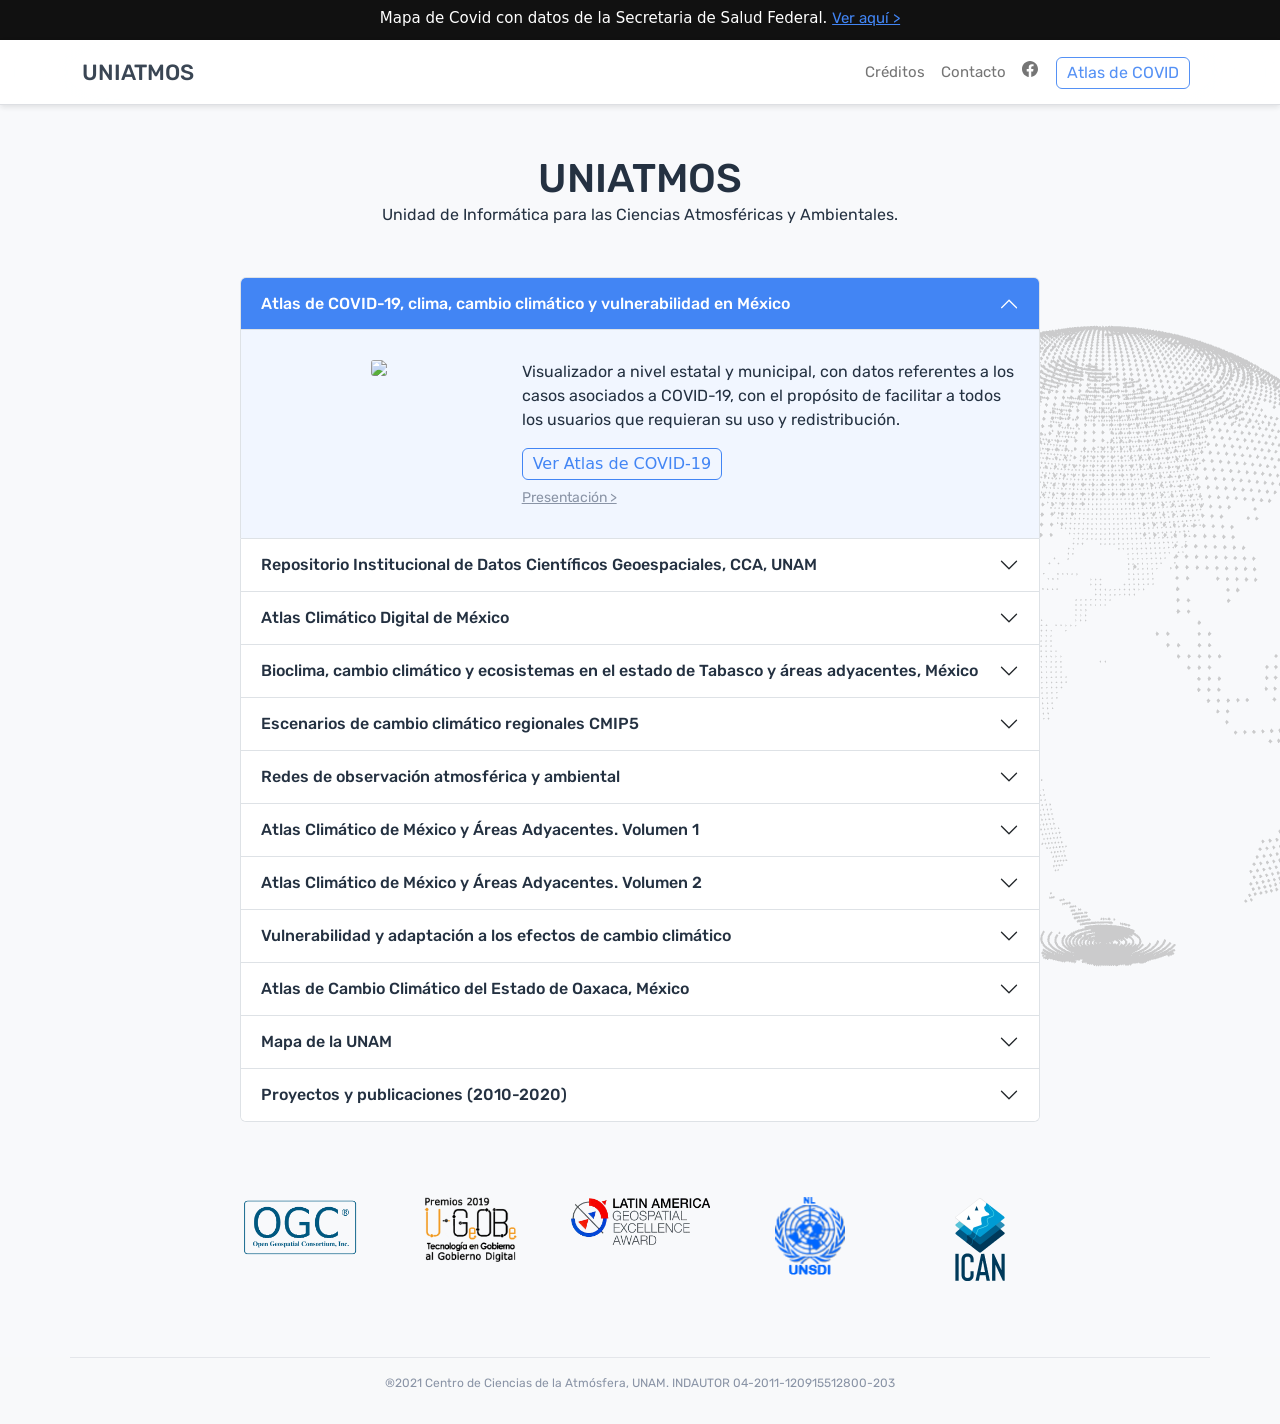
==== index.html @ dbe425da "Primer commit" ====
<html>
  <head>
    <meta charset="utf-8">
    <link href="https://cdn.jsdelivr.net/npm/bootstrap@5.0.0-beta2/dist/css/bootstrap.min.css" rel="stylesheet" integrity="sha384-BmbxuPwQa2lc/FVzBcNJ7UAyJxM6wuqIj61tLrc4wSX0szH/Ev+nYRRuWlolflfl" crossorigin="anonymous">
    <link rel="preconnect" href="https://fonts.gstatic.com">
    <link href="https://fonts.googleapis.com/css2?family=Rubik:wght@300;400;500&display=swap" rel="stylesheet">

    <style>

      body {
        background-color: #f8f9fb;
      }

.globe-container {
    position: relative;
    max-width: 750px;
    margin: auto;
    z-index: -1;
}
    #globe {
    position: absolute;
    top: -800px;
    right: -55%;
    height: 650px;
    width: 650px;
    margin: 0 auto calc(var(--unit) * 4) auto;
    opacity: 0;
    transition: opacity 1000ms var(--ease);
    pointer-events: none;
    touch-action: none;
    }
    .peekaboo {
        opacity: .40 !important;
    }

    p, a, h1, h2, h3, span {
      color: #243141;
      font-family: 'Rubik', sans-serif;
      font-weight: 400;
    }


    .navbar {
      height: 65px;
      -webkit-backdrop-filter: saturate(180%) blur(55px);
    backdrop-filter: saturate(180%) blur(55px);
    opacity: .90;
    }

    .btn-outline-success {
    color: #4285f4;
    border-color: #4285f4;
    }

    .btn-outline-success:hover {
    color: #fff;
    background-color: #4285f4;
    border-color: #4285f4;
    }

    .accordion-button:not(.collapsed) {
    color: #0c63e4;
    background-color: white;
    z-index: 2;
    }

    .accordion-button {
    background-color: white;
    z-index: 2;
    }

    .accordion-body {
    background: white;
    }


    .btn {
    padding: 3px 10px;
    }

    .navbar-light .navbar-nav .nav-link {
    color: #666 !important;
    font-size: 15px;
    font-weight: 400;
    }

    .navbar-light .navbar-nav .nav-link:hover {
      color: rgba(0,0,0,.9) !important;
    }

    .accordion-button:not(.collapsed) {
    color: white;
    background-color: #4285f4;
    }

    .accordion-button:not(.collapsed):hover {
    color: white;
    background-color: #4285f4;
    }

    .accordion-button:not(.collapsed)::after {
    background-image: url(assets/img/flecha-activa.svg);
    }

    .accordion-button:hover {
    z-index: 2;
    background: #caddff;
    }

    .accordion-body {
    background: #f1f6ff;
    padding-top: 30px;
    padding-bottom: 30px;
    }

    .accordion-button {
      font-weight: 500;
      color: #243141;
    }

    .link-texto {
      font-size: 14px; color: #8a94a6;
    }

    .link-texto:hover {
      color: #4285f4;
    }



    </style>
  </head>
  <body>

    <!-- Header -->
    <div style="height:40px; color: white; text-align: center; background-color: #111111; padding: 7px; font-size: 15px; ">Mapa de Covid con datos de la Secretaria de Salud Federal. <a href="http://ri.atmosfera.unam.mx:8080/ACVC/servmapas" style="color:#4285f4">Ver aquí &gt;</a></div>

    <!-- Navbar -->
    <nav class="sticky-top navbar navbar-expand-lg navbar-light bg-light" style="background-color: white !important; box-shadow: 0 2px 6px 0 rgb(0 0 0 / 12%), inset 0 -1px 0 0 #dadce0;">
    <div class="container">
      <a class="navbar-brand" href="#"><span class="color-negro" style="font-weight: 500; font-size: 22px;">UNIATMOS</span></a>

      <button class="navbar-toggler" type="button" data-bs-toggle="collapse" data-bs-target="#navbarSupportedContent" aria-controls="navbarSupportedContent" aria-expanded="false" aria-label="Toggle navigation">
        <span class="navbar-toggler-icon"></span>
      </button>

      <div class="collapse navbar-collapse" id="navbarSupportedContent">
        <ul class="navbar-nav mb-2 mb-lg-0" style="margin-left: auto; margin-right: 10px;">
          <li class="nav-item">
            <a class="nav-link" href="#">Créditos</a>
          </li>
          <li class="nav-item">
            <a class="nav-link" href="#">Contacto</a>
          </li>

          <li class="nav-item">
            <a class="nav-link" href="#">
              <svg xmlns="http://www.w3.org/2000/svg" width="16" height="16" fill="currentColor" class="bi bi-facebook" viewBox="0 0 16 16">
                <path d="M16 8.049c0-4.446-3.582-8.05-8-8.05C3.58 0-.002 3.603-.002 8.05c0 4.017 2.926 7.347 6.75 7.951v-5.625h-2.03V8.05H6.75V6.275c0-2.017 1.195-3.131 3.022-3.131.876 0 1.791.157 1.791.157v1.98h-1.009c-.993 0-1.303.621-1.303 1.258v1.51h2.218l-.354 2.326H9.25V16c3.824-.604 6.75-3.934 6.75-7.951z"/>
              </svg>
          </a>
          </li>


          
        </ul>
        <a href="http://ri.atmosfera.unam.mx:8080/ACVC/servmapas"><button class="btn btn-outline-success me-2" type="button">Atlas de COVID</button></a>
      </div>
    </div>
    </nav>

    <div style="text-align: center; margin-top: 50px;">
      <h1 class="color-negro" style="font-weight: 500; margin-bottom: 0px;">UNIATMOS</h1>
      <p class="color-negro" style="font-size: 16px;">Unidad de Informática para las Ciencias Atmosféricas y Ambientales.</p>
    </div>


    <!-- Acordeón -->
    <div class="container" style="margin-top: 50px;">

        <div class="accordion" style="width: 800px;margin-left: auto;margin-right: auto;" id="accordionExample">

          <div class="accordion-item">
            <h2 class="accordion-header" id="headingOne">
              <button class="accordion-button" type="button" data-bs-toggle="collapse" data-bs-target="#collapseOne" aria-expanded="true" aria-controls="collapseOne">
                Atlas de COVID-19, clima, cambio climático y vulnerabilidad en México
              </button>
            </h2>
            <div id="collapseOne" class="accordion-collapse collapse show" aria-labelledby="headingOne" data-bs-parent="#accordionExample">
              <div class="accordion-body align-items-start container">

                <div class="row">
                  <div class="col-md-4" style="text-align: center;">
                    <img style="border-radius: 3px;" src="http://atlasclimatico.unam.mx/uniatmos_portal/img/accordion/ACVC_INCA.gif">
                  </div>
  
                  <div class="col-md-8">
                    <p>Visualizador a nivel estatal y municipal, con datos referentes a los casos asociados a COVID-19, con el propósito de facilitar a todos los usuarios que requieran su uso y redistribución.</p>
                    <button class="btn btn-outline-success me-2" type="button" style="margin-bottom: 7px;">Ver Atlas de COVID-19</button><br>
                    <a class="link-texto" href="https://www.facebook.com/watch/UNIATMOS/" target="_blank">Presentación &gt;</a>
                  </div>
                </div>



              </div>
            </div>
          </div>

          <div class="accordion-item">
            <h2 class="accordion-header" id="headingTwo">
              <button class="accordion-button collapsed" type="button" data-bs-toggle="collapse" data-bs-target="#collapseTwo" aria-expanded="false" aria-controls="collapseTwo">
                Repositorio Institucional de Datos Científicos Geoespaciales, CCA, UNAM
              </button>
            </h2>
            <div id="collapseTwo" class="accordion-collapse collapse" aria-labelledby="headingTwo" data-bs-parent="#accordionExample">
              <div class="accordion-body">
                <strong>This is the second item's accordion body.</strong> It is hidden by default, until the collapse plugin adds the appropriate classes that we use to style each element. These classes control the overall appearance, as well as the showing and hiding via CSS transitions. You can modify any of this with custom CSS or overriding our default variables. It's also worth noting that just about any HTML can go within the <code>.accordion-body</code>, though the transition does limit overflow.
              </div>
            </div>
          </div>

          <div class="accordion-item">
            <h2 class="accordion-header" id="headingThree">
              <button class="accordion-button collapsed" type="button" data-bs-toggle="collapse" data-bs-target="#collapseThree" aria-expanded="false" aria-controls="collapseThree">
                Atlas Climático Digital de México
              </button>
            </h2>
            <div id="collapseThree" class="accordion-collapse collapse" aria-labelledby="headingThree" data-bs-parent="#accordionExample">
              <div class="accordion-body">
                <strong>This is the third item's accordion body.</strong> It is hidden by default, until the collapse plugin adds the appropriate classes that we use to style each element. These classes control the overall appearance, as well as the showing and hiding via CSS transitions. You can modify any of this with custom CSS or overriding our default variables. It's also worth noting that just about any HTML can go within the <code>.accordion-body</code>, though the transition does limit overflow.
              </div>
            </div>
          </div>

          <div class="accordion-item">
            <h2 class="accordion-header" id="headingFour">
              <button class="accordion-button collapsed" type="button" data-bs-toggle="collapse" data-bs-target="#collapseFour" aria-expanded="false" aria-controls="collapseFour">
                Bioclima, cambio climático y ecosistemas en el estado de Tabasco y áreas adyacentes, México
              </button>
            </h2>
            <div id="collapseFour" class="accordion-collapse collapse" aria-labelledby="headingFour" data-bs-parent="#accordionExample">
              <div class="accordion-body">
                <strong>This is the third item's accordion body.</strong> It is hidden by default, until the collapse plugin adds the appropriate classes that we use to style each element. These classes control the overall appearance, as well as the showing and hiding via CSS transitions. You can modify any of this with custom CSS or overriding our default variables. It's also worth noting that just about any HTML can go within the <code>.accordion-body</code>, though the transition does limit overflow.
              </div>
            </div>
          </div>

          <div class="accordion-item">
            <h2 class="accordion-header" id="headingFive">
              <button class="accordion-button collapsed" type="button" data-bs-toggle="collapse" data-bs-target="#collapseFive" aria-expanded="false" aria-controls="collapseFive">
                Escenarios de cambio climático regionales CMIP5
              </button>
            </h2>
            <div id="collapseFive" class="accordion-collapse collapse" aria-labelledby="headingFive" data-bs-parent="#accordionExample">
              <div class="accordion-body">
                <strong>This is the third item's accordion body.</strong> It is hidden by default, until the collapse plugin adds the appropriate classes that we use to style each element. These classes control the overall appearance, as well as the showing and hiding via CSS transitions. You can modify any of this with custom CSS or overriding our default variables. It's also worth noting that just about any HTML can go within the <code>.accordion-body</code>, though the transition does limit overflow.
              </div>
            </div>
          </div>

          <div class="accordion-item">
            <h2 class="accordion-header" id="headingSix">
              <button class="accordion-button collapsed" type="button" data-bs-toggle="collapse" data-bs-target="#collapseSix" aria-expanded="false" aria-controls="collapseSix">
                Redes de observación atmosférica y ambiental
              </button>
            </h2>
            <div id="collapseSix" class="accordion-collapse collapse" aria-labelledby="headingSix" data-bs-parent="#accordionExample">
              <div class="accordion-body">
                <strong>This is the third item's accordion body.</strong> It is hidden by default, until the collapse plugin adds the appropriate classes that we use to style each element. These classes control the overall appearance, as well as the showing and hiding via CSS transitions. You can modify any of this with custom CSS or overriding our default variables. It's also worth noting that just about any HTML can go within the <code>.accordion-body</code>, though the transition does limit overflow.
              </div>
            </div>
          </div>

          <div class="accordion-item">
            <h2 class="accordion-header" id="headingSeven">
              <button class="accordion-button collapsed" type="button" data-bs-toggle="collapse" data-bs-target="#collapseSeven" aria-expanded="false" aria-controls="collapseSeven">
                Atlas Climático de México y Áreas Adyacentes. Volumen 1
              </button>
            </h2>
            <div id="collapseSeven" class="accordion-collapse collapse" aria-labelledby="headingSeven" data-bs-parent="#accordionExample">
              <div class="accordion-body">
                <strong>This is the third item's accordion body.</strong> It is hidden by default, until the collapse plugin adds the appropriate classes that we use to style each element. These classes control the overall appearance, as well as the showing and hiding via CSS transitions. You can modify any of this with custom CSS or overriding our default variables. It's also worth noting that just about any HTML can go within the <code>.accordion-body</code>, though the transition does limit overflow.
              </div>
            </div>
          </div>

          <div class="accordion-item">
            <h2 class="accordion-header" id="headingEight">
              <button class="accordion-button collapsed" type="button" data-bs-toggle="collapse" data-bs-target="#collapseEight" aria-expanded="false" aria-controls="collapseEight">
                Atlas Climático de México y Áreas Adyacentes. Volumen 2
              </button>
            </h2>
            <div id="collapseEight" class="accordion-collapse collapse" aria-labelledby="headingEight" data-bs-parent="#accordionExample">
              <div class="accordion-body">
                <strong>This is the third item's accordion body.</strong> It is hidden by default, until the collapse plugin adds the appropriate classes that we use to style each element. These classes control the overall appearance, as well as the showing and hiding via CSS transitions. You can modify any of this with custom CSS or overriding our default variables. It's also worth noting that just about any HTML can go within the <code>.accordion-body</code>, though the transition does limit overflow.
              </div>
            </div>
          </div>

          <div class="accordion-item">
            <h2 class="accordion-header" id="headingNine">
              <button class="accordion-button collapsed" type="button" data-bs-toggle="collapse" data-bs-target="#collapseNine" aria-expanded="false" aria-controls="collapseNine">
                Vulnerabilidad y adaptación a los efectos de cambio climático
              </button>
            </h2>
            <div id="collapseNine" class="accordion-collapse collapse" aria-labelledby="headingNine" data-bs-parent="#accordionExample">
              <div class="accordion-body">
                <strong>This is the third item's accordion body.</strong> It is hidden by default, until the collapse plugin adds the appropriate classes that we use to style each element. These classes control the overall appearance, as well as the showing and hiding via CSS transitions. You can modify any of this with custom CSS or overriding our default variables. It's also worth noting that just about any HTML can go within the <code>.accordion-body</code>, though the transition does limit overflow.
              </div>
            </div>
          </div>

          <div class="accordion-item">
            <h2 class="accordion-header" id="headingTen">
              <button class="accordion-button collapsed" type="button" data-bs-toggle="collapse" data-bs-target="#collapseTen" aria-expanded="false" aria-controls="collapseTen">
                Atlas de Cambio Climático del Estado de Oaxaca, México
              </button>
            </h2>
            <div id="collapseTen" class="accordion-collapse collapse" aria-labelledby="headingTen" data-bs-parent="#accordionExample">
              <div class="accordion-body">
                <strong>This is the third item's accordion body.</strong> It is hidden by default, until the collapse plugin adds the appropriate classes that we use to style each element. These classes control the overall appearance, as well as the showing and hiding via CSS transitions. You can modify any of this with custom CSS or overriding our default variables. It's also worth noting that just about any HTML can go within the <code>.accordion-body</code>, though the transition does limit overflow.
              </div>
            </div>
          </div>

          <div class="accordion-item">
            <h2 class="accordion-header" id="headingEleven">
              <button class="accordion-button collapsed" type="button" data-bs-toggle="collapse" data-bs-target="#collapseEleven" aria-expanded="false" aria-controls="collapseEleven">
                Mapa de la UNAM
              </button>
            </h2>
            <div id="collapseEleven" class="accordion-collapse collapse" aria-labelledby="headingEleven" data-bs-parent="#accordionExample">
              <div class="accordion-body">
                <strong>This is the third item's accordion body.</strong> It is hidden by default, until the collapse plugin adds the appropriate classes that we use to style each element. These classes control the overall appearance, as well as the showing and hiding via CSS transitions. You can modify any of this with custom CSS or overriding our default variables. It's also worth noting that just about any HTML can go within the <code>.accordion-body</code>, though the transition does limit overflow.
              </div>
            </div>
          </div>

          <div class="accordion-item">
            <h2 class="accordion-header" id="headingTwelve">
              <button class="accordion-button collapsed" type="button" data-bs-toggle="collapse" data-bs-target="#collapseTwelve" aria-expanded="false" aria-controls="collapseTwelve">
                Proyectos y publicaciones (2010-2020)
              </button>
            </h2>
            <div id="collapseTwelve" class="accordion-collapse collapse" aria-labelledby="headingTwelve" data-bs-parent="#accordionExample">
              <div class="accordion-body">
                <strong>This is the third item's accordion body.</strong> It is hidden by default, until the collapse plugin adds the appropriate classes that we use to style each element. These classes control the overall appearance, as well as the showing and hiding via CSS transitions. You can modify any of this with custom CSS or overriding our default variables. It's also worth noting that just about any HTML can go within the <code>.accordion-body</code>, though the transition does limit overflow.
              </div>
            </div>
          </div>

        </div>
    </div>

    <!-- Mapa -->
    <div class="globe-container">
      <div id="globe">
        <canvas width="500" height="500" style="width: 500px; height: 500px;"></canvas>
      </div>
    </div>


    <!-- Logos de asociaciones -->
    <div style="text-align: center; margin-top: 75px; margin-bottom: 75px;">
      <div class="container" style="width: 850px">
          <div class="row">

            <div class="col">
              <img style="width: 120px" src="assets/img/OGC_Logo.png">
            </div>

            <div class="col">
              <img style="width: 95px" src="assets/img/imagenUGOB.png">
            </div>

            <div class="col">
              <img style="width: 140px" src="assets/img/lagf2014.png">
            </div>

            <div class="col">
              <img style="width: 70px" src="assets/img/unsdi.png">
            </div>

            <div class="col">
              <img style="width: 50px" src="assets/img/ican3.png">
            </div>
          </div>
      </div>
    </div>





<!-- Footer -->
<footer class="bg-light text-center text-lg-start">


  <!-- Copyright -->
  <div class="text-center p-3 container" style="border-top: 1px solid rgba(146, 155, 172, 0.2);">
    <p style="font-size: 12px;color: #8a94a6;">&reg;2021 Centro de Ciencias de la Atmósfera, UNAM. INDAUTOR 04-2011-120915512800-203</p>
  </div>
  <!-- Copyright -->
</footer>
<!-- Footer -->


    <script src="https://cdn.jsdelivr.net/npm/bootstrap@5.0.0-beta2/dist/js/bootstrap.bundle.min.js" integrity="sha384-b5kHyXgcpbZJO/tY9Ul7kGkf1S0CWuKcCD38l8YkeH8z8QjE0GmW1gYU5S9FOnJ0" crossorigin="anonymous"></script>
    <script src="assets/js/three.js"></script>
    <script src="assets/js/orbital-controls.js"></script>
    <script src="assets/js/globe.js"></script>

  </body>

</html>
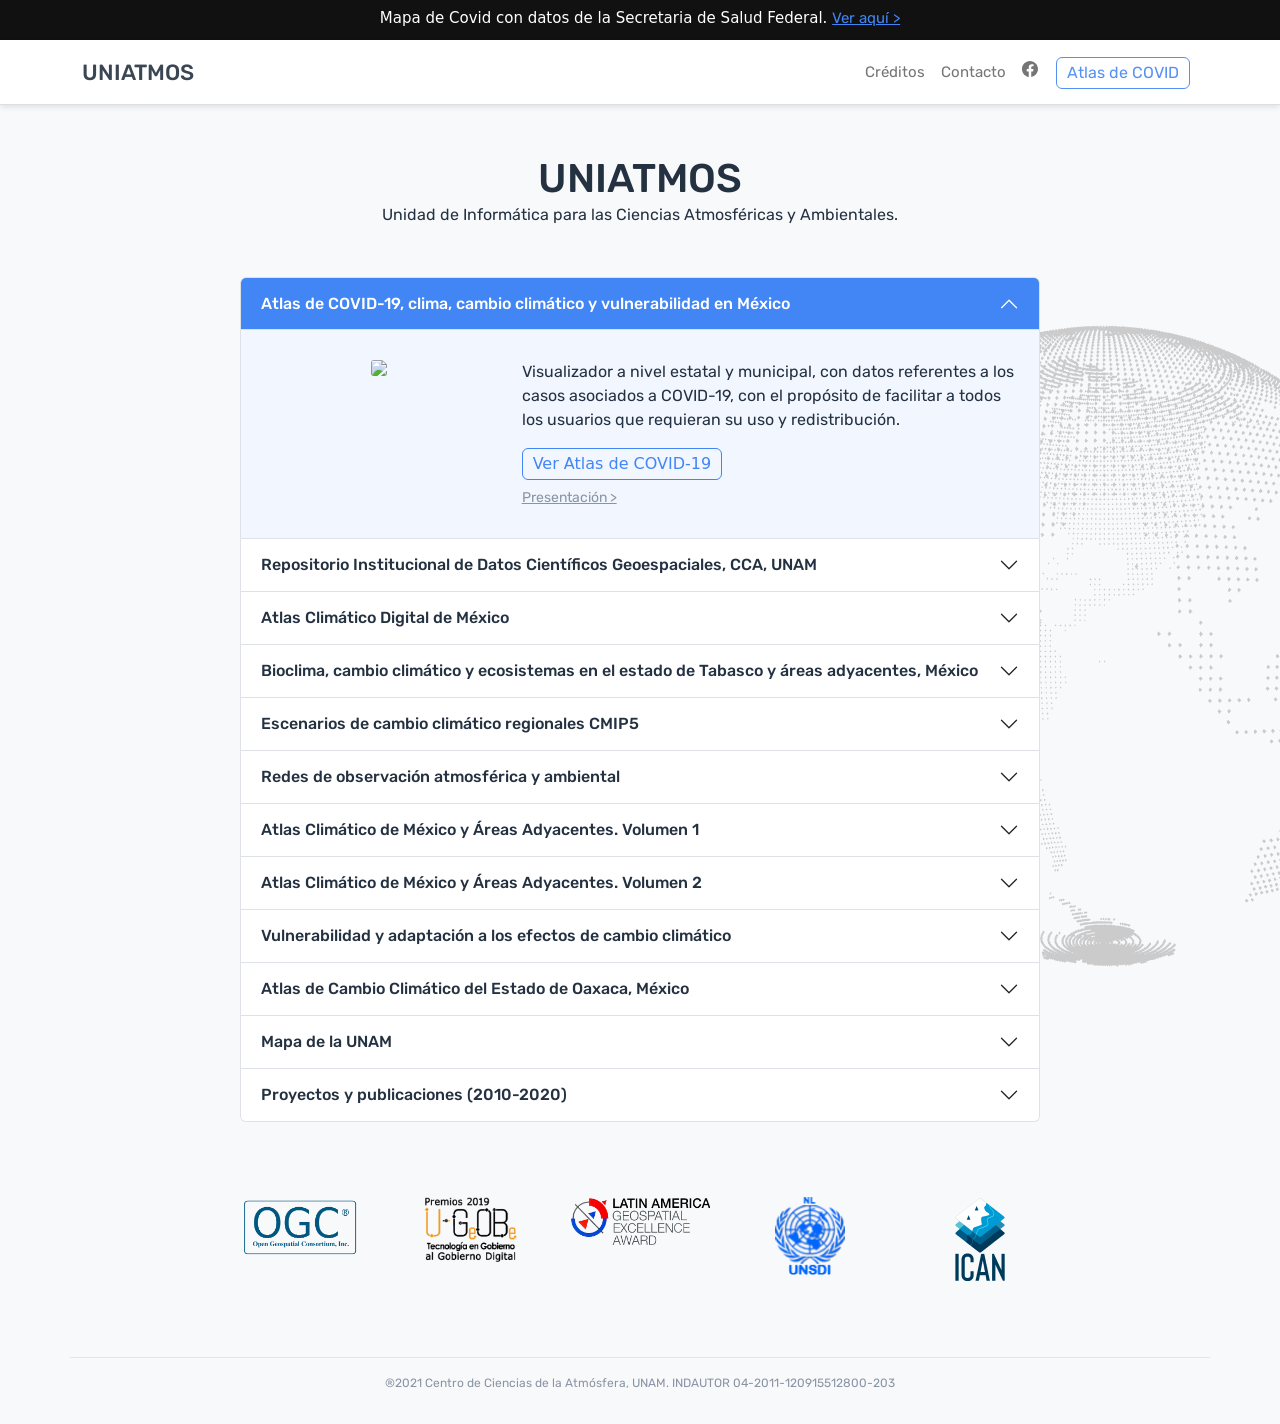
==== commit e2381185: "Cambio de directorios" ====
--- a/index.html
+++ b/index.html
@@ -191,7 +191,7 @@
 
                 <div class="row">
                   <div class="col-md-4" style="text-align: center;">
-                    <img style="border-radius: 3px;" src="http://atlasclimatico.unam.mx/uniatmos_portal/img/accordion/ACVC_INCA.gif">
+                    <img style="border-radius: 3px;" src="assets/img/ACVC_INCA.gif">
                   </div>
   
                   <div class="col-md-8">
